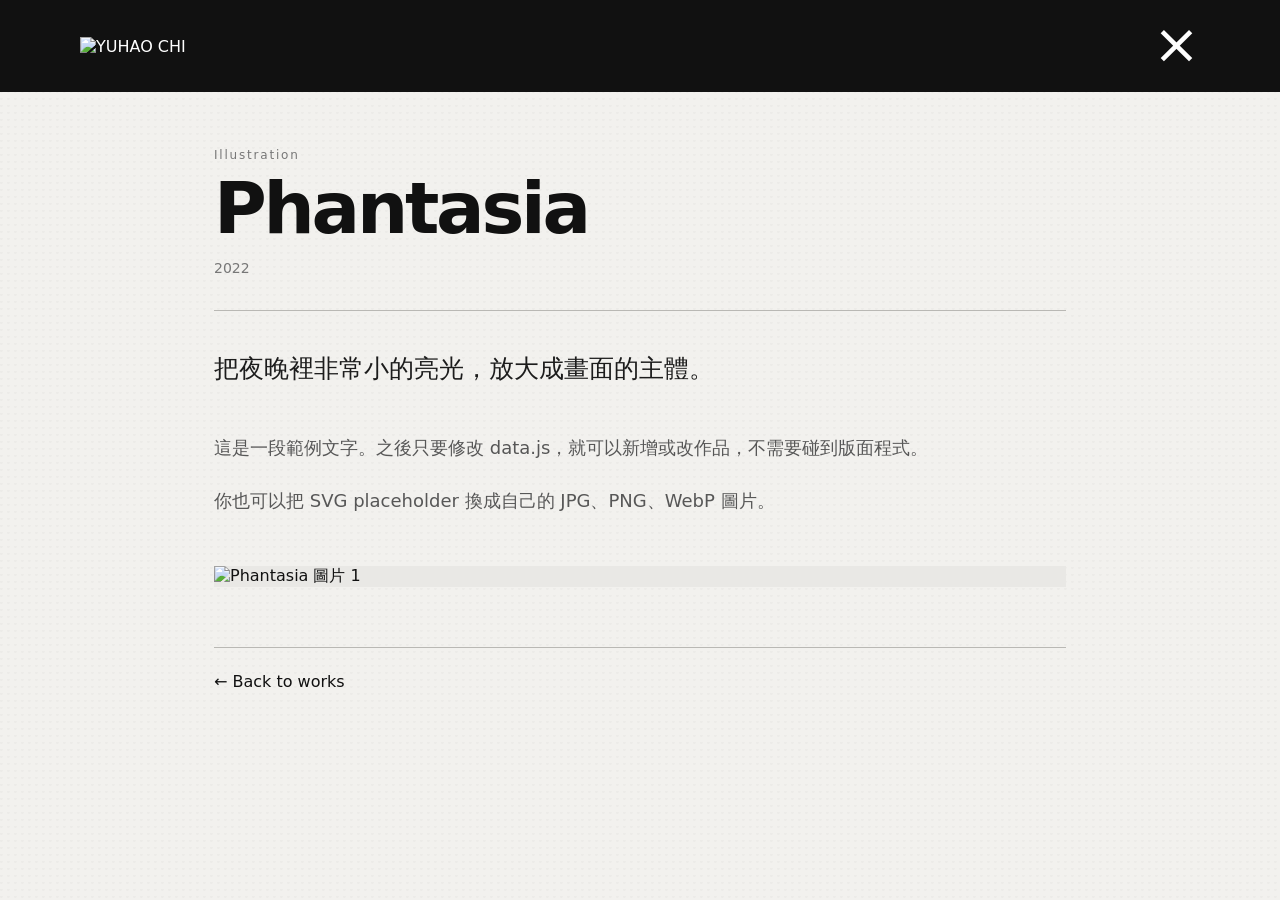
==== work.html @ 6378ccda "Add files via upload" ====
<!doctype html>
<html lang="zh-Hant">
<head>
  <meta charset="utf-8" />
  <meta name="viewport" content="width=device-width, initial-scale=1" />
  <title>作品 | Portfolio</title>
  <link rel="stylesheet" href="style.css" />
</head>
<body class="detail-page">
  <header class="site-header">
    <a class="brand" href="index.html" aria-label="YUHAO CHI Home">
      <img src="assets/logo.png" alt="YUHAO CHI">
    </a>
    <a class="close-btn" id="closeBtn" href="index.html" aria-label="返回作品列表">×</a>
  </header>

  <main class="detail-shell">
    <article id="detail"></article>
  </main>

  <script src="data.js"></script>
  <script>
    /*const params = new URLSearchParams(location.search);
    const id = Number(params.get("id"));
    const work = WORKS.find(w => w.id === id) || WORKS[0];*/
    const params = new URLSearchParams(location.search);

    const id = Number(params.get("id"));
    const page = Number(params.get("page")) || 1;

    const work = WORKS.find(w => w.id === id) || WORKS[0];

    const backUrl = `index.html?page=${page}`;

    /* 右上角 X 回到原本頁數 */
    document.getElementById("closeBtn").href = backUrl;

    document.title = `${work.title} | Portfolio`;
    const detail = document.getElementById("detail");

    detail.innerHTML = `
      <header class="detail-head">
        <p class="detail-kicker">${work.category}</p>
        <h1>${work.title}</h1>
        <div class="meta">
          <span>${work.date}</span>
        </div>
      </header>

      <div class="detail-rule"></div>

      <section class="detail-copy">
        <p class="lead">${work.lead}</p>
        ${work.description.map(p => `<p>${p}</p>`).join("")}
      </section>

      ${work.embedUrl ? `
        <section class="detail-embed">
          <iframe
            src="${work.embedUrl}"
            title="${work.title} interactive website"
            loading="lazy"
            allowfullscreen>
          </iframe>
        </section>
      ` : ""}

      <section class="detail-gallery ${work.galleryLayout ? `${work.galleryLayout}-gallery` : ""}">
        ${work.images.map((src, i) => `
          <figure>
            ${src.toLowerCase().endsWith(".mp4")
              ? `
                <video controls playsinline preload="metadata">
                  <source src="${src}" type="video/mp4">
                  Your browser does not support video playback.
                </video>
              `
              : `
                <img src="${src}" alt="${work.title} 圖片 ${i+1}" loading="lazy">
              `
            }
          </figure>
        `).join("")}
      </section>

      <nav class="detail-nav">
        <a href="${backUrl}">← Back to works</a>
      </nav>
    `;
  </script>
</body>
</html>
---- style.css ----
:root{
  --bg:#f2f1ee;
  --paper:#f8f7f4;
  --ink:#111;
  --muted:#777;
  --line:#b9b8b4;
  --header:#111;
  --header-text:#fff;
  --max:1120px;
}
*{box-sizing:border-box}
html{scroll-behavior:smooth}
body{
  margin:0;
  background:
    radial-gradient(circle at 20% 10%, rgba(0,0,0,.025) 0 1px, transparent 1.5px) 0 0/7px 7px,
    var(--bg);
  color:var(--ink);
  font-family: Inter, "Noto Sans TC", "PingFang TC", "Microsoft JhengHei", system-ui, sans-serif;
}
a{color:inherit;text-decoration:none}
img{display:block;width:100%}
.site-header{
  position:sticky; top:0; z-index:20;
  height:92px;
  background:var(--header);
  color:var(--header-text);
  display:flex; align-items:center; justify-content:space-between;
  padding:0 max(24px, calc((100vw - var(--max))/2));
}
/*
.brand{
  font-size:18px; letter-spacing:.12em; font-weight:700;
  border:1px solid rgba(255,255,255,.6);
  border-radius:999px; padding:8px 14px;
}
*/
.brand {
  display: flex;
  align-items: center;

  border: none;
  padding: 0;
  text-decoration: none;
}

.brand img {
  display: block;
  width: 170px;
  height: auto;
}
.menu-btn{
  width:56px;height:48px;border:0;background:transparent;cursor:pointer;
  display:grid;align-content:center;gap:10px;padding:8px;
}
.menu-btn span{display:block;height:3px;background:#fff}

.menu{
  position:absolute;

  /* 就在漢堡下面 */
  top:calc(100% + 10px);
  right:0;

  width:180px;
  padding:20px 26px;

  background:#111;
  color:#fff;

  display:flex;
  flex-direction:column;
  gap:18px;

  opacity:0;
  visibility:hidden;

  transform:translateY(-12px);

  transition:
    opacity .25s ease,
    transform .25s ease,
    visibility .25s;
}

.menu.open{
  opacity:1;
  visibility:visible;
  transform:translateY(0);
}

.menu-wrap{
  position:relative;
}

.intro{
  max-width:var(--max);margin:0 auto;padding:56px 24px 22px;
}
.intro p,.section-kicker,.detail-kicker{
  font-size:12px;letter-spacing:.15em;color:var(--muted);margin:0 0 10px
}
.intro h1{font-size:clamp(28px,5vw,54px);margin:0;font-weight:650;letter-spacing:-.035em}
.work-list{
  max-width:var(--max);margin:0 auto;padding:16px 24px 42px;
  display:grid;grid-template-columns:1fr 1fr;gap:54px 34px;
}
.work-card{display:block}
.work-cover{
  aspect-ratio: 4 / 3;
  background:#e5e4e1;
  overflow:hidden;
}
/*.work-cover img{
  width:100%;height:100%;object-fit:cover;
  transition:transform .55s cubic-bezier(.2,.7,.2,1), filter .4s;
}*/
.work-cover img{
  display:block;
  width:100%;
  height:100%;
  object-fit:cover;
  object-position:center;

  transition:
    transform .55s cubic-bezier(.2,.7,.2,1),
    filter .4s;
}
.work-cover img.contain {
  object-fit: contain;
}
.work-card:hover img{transform:scale(1.025);filter:contrast(1.03)}
.work-info{padding-top:18px}
.work-info h2{font-size:22px;margin:0 0 9px;letter-spacing:-.02em}
.meta{display:flex;gap:12px;flex-wrap:wrap;color:var(--muted);font-size:14px}
.pagination{
  max-width:var(--max);margin:0 auto 74px;padding:0 24px;
  display:flex;align-items:center;justify-content:center;gap:10px
}
.pagination button{
  border:1px solid #aaa;background:transparent;min-width:38px;height:38px;
  padding:0 12px;cursor:pointer;font-size:14px
}
.pagination button.active{background:#111;color:#fff;border-color:#111}
.about{
  max-width:var(--max);margin:0 auto;padding:70px 24px 100px;
  border-top:1px solid var(--line)
}
.about p{max-width:720px;font-size:22px;line-height:1.75;margin:0}
footer{
  background:#111;color:#aaa;padding:28px max(24px, calc((100vw - var(--max))/2));
  display:flex;justify-content:space-between;gap:20px;font-size:12px
}

/* detail */
.detail-page .site-header{position:relative}
.close-btn{
  font-size:56px;line-height:1;font-weight:200;transform:translateY(-2px)
}
.detail-shell{max-width:900px;margin:0 auto;padding:56px 24px 100px}
.detail-head h1{font-size:clamp(34px,7vw,72px);margin:0 0 16px;letter-spacing:-.045em;line-height:1}
.detail-rule{border-top:1px solid var(--line);margin:34px 0 34px}
.detail-copy{max-width:760px}
.detail-copy p{font-size:18px;line-height:1.95;color:#575757}
.detail-copy .lead{font-size:25px;color:#1c1c1c;margin-bottom:36px}
.detail-gallery{display:grid;gap:22px;margin-top:48px}
.detail-gallery figure{margin:0;background:#e9e8e5}
.detail-gallery video {display: block; width: 100%; height: auto;}
.detail-nav{margin-top:60px;padding-top:24px;border-top:1px solid var(--line)}

.detail-gallery.grid-gallery {
  display: grid;
  grid-template-columns: repeat(3, 1fr);
  gap: 12px;
}

.detail-gallery.grid-gallery figure {
  margin: 0;
  width: 100%;
}

.detail-gallery.grid-gallery img {
  display: block;
  width: 100%;
  height: auto;
}

.detail-gallery.two-column-gallery {
  display: grid;
  grid-template-columns: repeat(2, 1fr);
  gap: 12px;

  max-width: 650px;
  margin: 0 auto;
}

.detail-gallery.two-column-gallery figure {
  margin: 0;
  width: 100%;

  display: grid;
  place-items: center;
}

.detail-gallery.two-column-gallery img {
  display: block;
  width: 100%;
  height: auto;
}

.detail-embed {
  width: 100%;
  margin: 40px 0;
  overflow: hidden;
}

.detail-embed iframe {
  width: 100%;
  aspect-ratio: 16 / 9;
  height: 80vh;
  border: 0;
  background: #fff;
}

@media (max-width: 720px){
  .site-header{height:74px;padding:0 22px}
  .menu{top:74px}
  .brand{font-size:14px}
  .intro{padding-top:38px}
  .work-list{grid-template-columns:1fr;gap:48px;padding-left:28px;padding-right:28px}
  .work-info h2{font-size:24px}
  .meta{font-size:14px}
  .about p{font-size:18px}
  footer{flex-direction:column}
  .detail-shell{padding-top:42px}
}
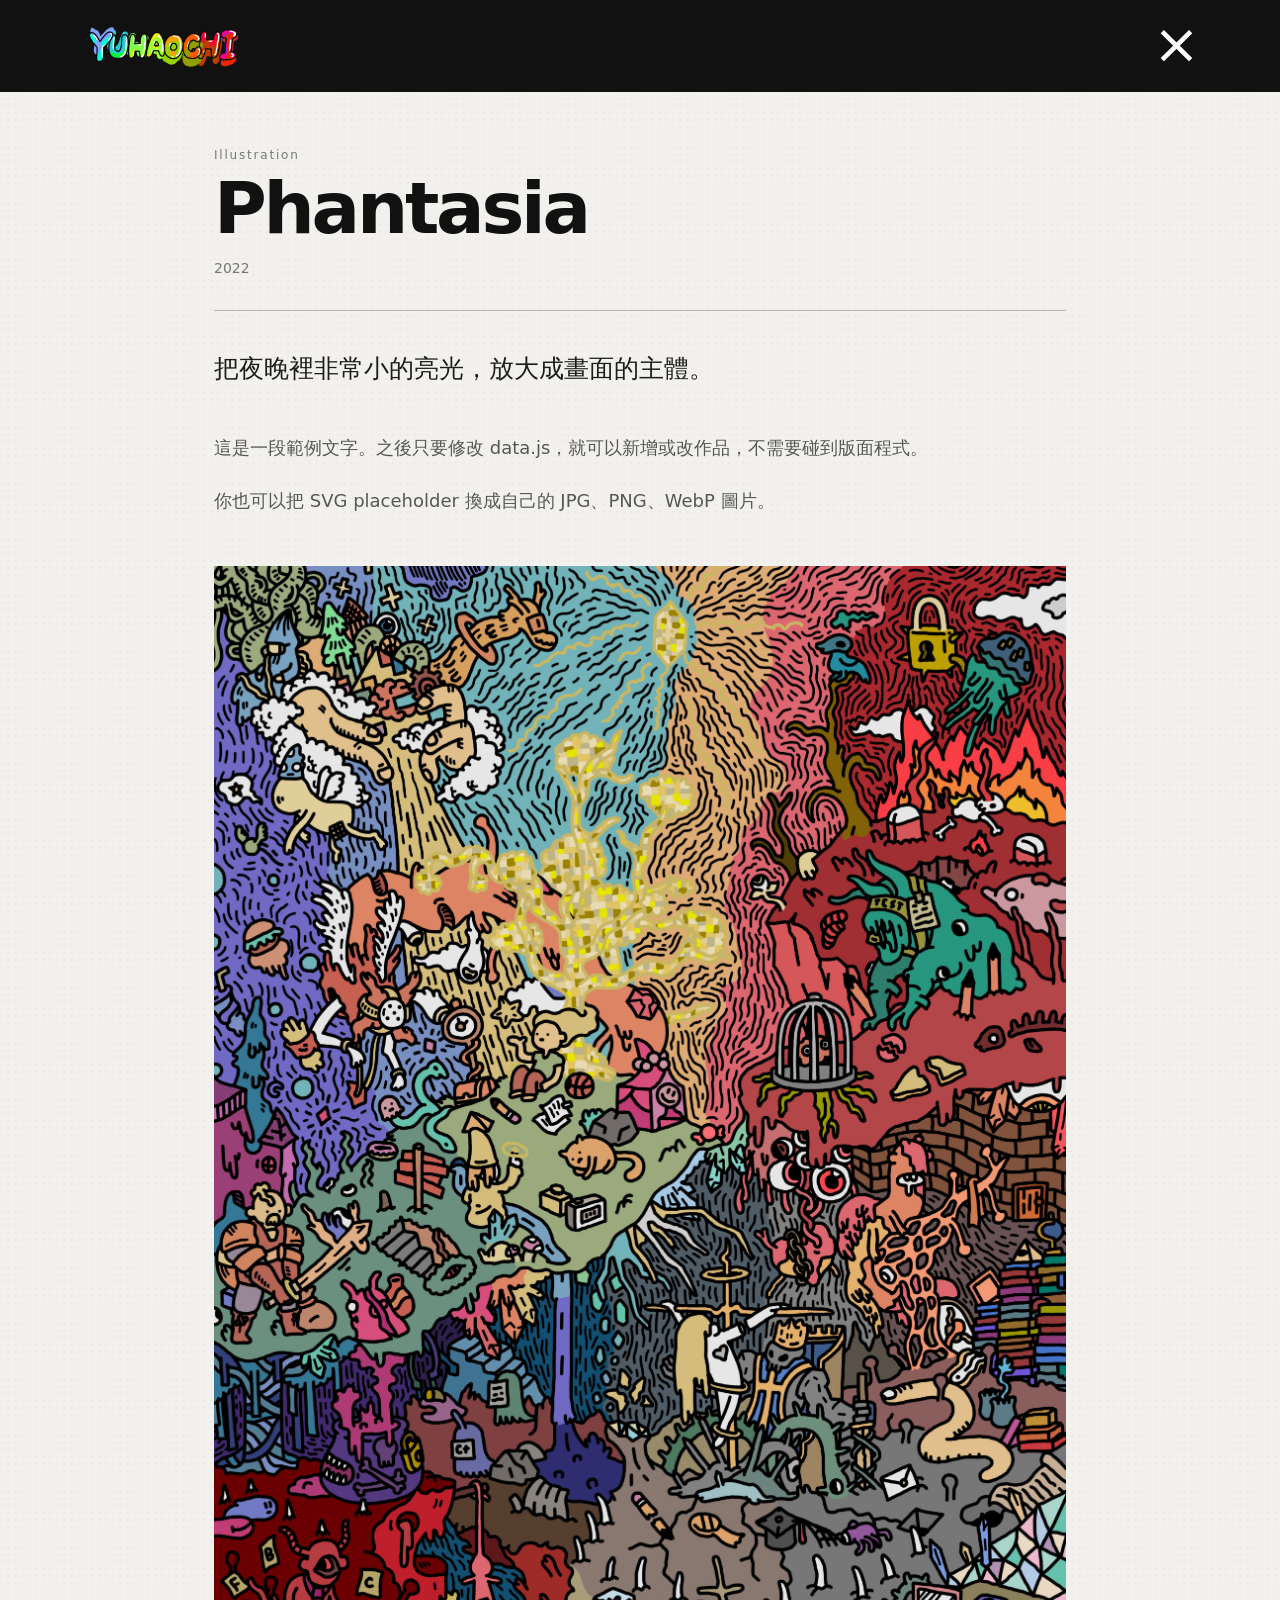
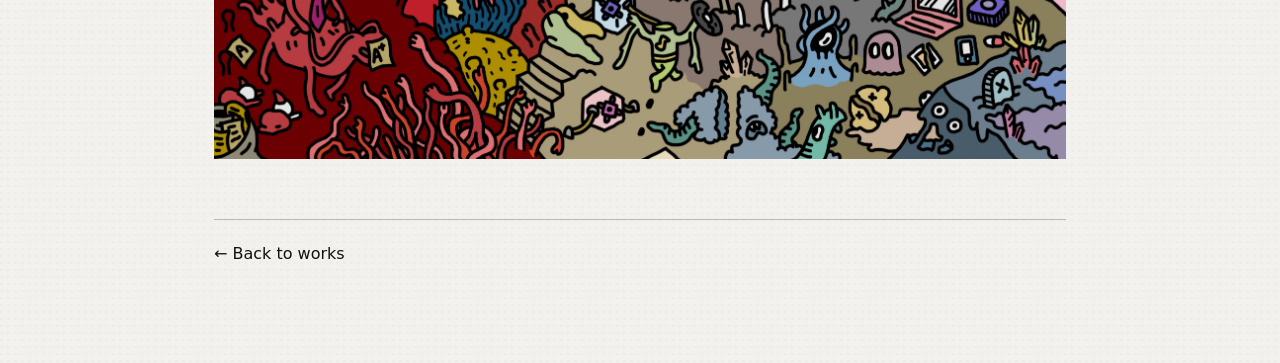
==== commit 59c9a713: "Add files via upload" ====
--- a/work.html
+++ b/work.html
@@ -3,7 +3,7 @@
 <head>
   <meta charset="utf-8" />
   <meta name="viewport" content="width=device-width, initial-scale=1" />
-  <title>作品 | Portfolio</title>
+  <title>YUHAOCHI Portfolio</title>
   <link rel="stylesheet" href="style.css" />
 </head>
 <body class="detail-page">
@@ -54,6 +54,18 @@
         ${work.description.map(p => `<p>${p}</p>`).join("")}
       </section>
 
+      ${work.youtube ? `
+        <section class="detail-video">
+          <iframe
+            src="https://www.youtube.com/embed/${work.youtube}"
+            title="${work.title}"
+            referrerpolicy="strict-origin-when-cross-origin"
+            allow="accelerometer; autoplay; clipboard-write; encrypted-media; gyroscope; picture-in-picture; web-share"
+            allowfullscreen>
+          </iframe>
+        </section>
+      ` : ""}
+
       ${work.embedUrl ? `
         <section class="detail-embed">
           <iframe
--- a/style.css
+++ b/style.css
@@ -220,6 +220,19 @@
   height: 80vh;
   border: 0;
   background: #fff;
+}
+
+.detail-video {
+  width: 100%;
+  margin: 40px 0;
+}
+
+.detail-embed iframe {
+  display: block;
+  width: 100%;
+  height: 85vh;
+  min-height: 700px;
+  border: 0;
 }
 
 @media (max-width: 720px){
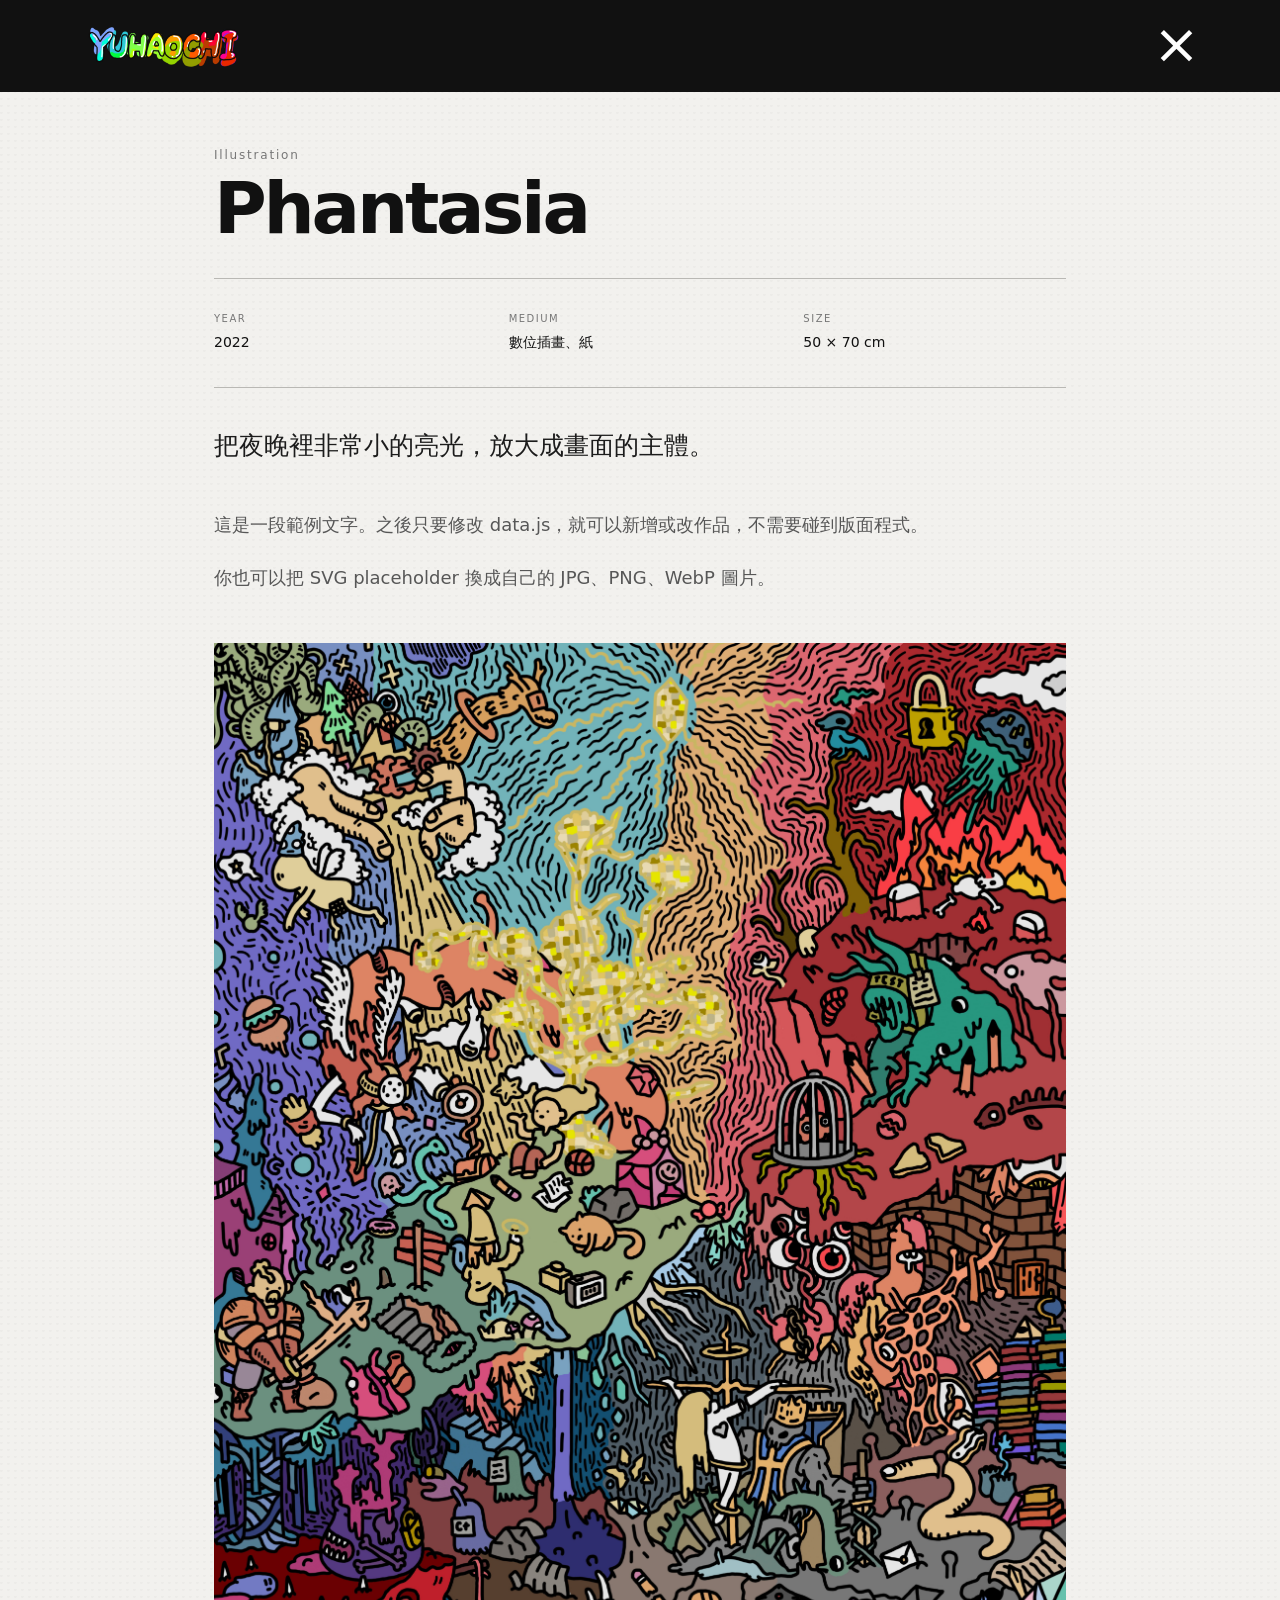
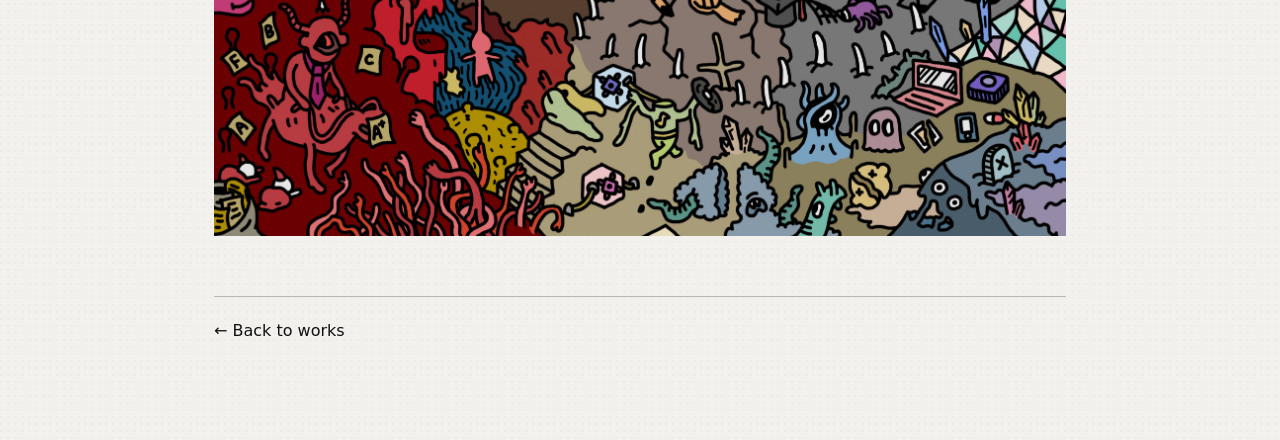
==== commit ec22f5a1: "Add files via upload" ====
--- a/work.html
+++ b/work.html
@@ -5,6 +5,7 @@
   <meta name="viewport" content="width=device-width, initial-scale=1" />
   <title>YUHAOCHI Portfolio</title>
   <link rel="stylesheet" href="style.css" />
+  <link rel="icon" type="image/png" href="assets/favicon.png">
 </head>
 <body class="detail-page">
   <header class="site-header">
@@ -27,10 +28,17 @@
 
     const id = Number(params.get("id"));
     const page = Number(params.get("page")) || 1;
+    const sort = params.get("sort") || "default";
 
     const work = WORKS.find(w => w.id === id) || WORKS[0];
 
-    const backUrl = `index.html?page=${page}`;
+    const sortQuery =
+      sort !== "default"
+        ? `&sort=${sort}`
+        : "";
+
+    const backUrl =
+      `index.html?page=${page}${sortQuery}`;
 
     /* 右上角 X 回到原本頁數 */
     document.getElementById("closeBtn").href = backUrl;
@@ -42,12 +50,34 @@
       <header class="detail-head">
         <p class="detail-kicker">${work.category}</p>
         <h1>${work.title}</h1>
-        <div class="meta">
-          <span>${work.date}</span>
-        </div>
       </header>
 
       <div class="detail-rule"></div>
+
+      <section class="detail-specs">
+
+        <div class="detail-spec">
+          <span class="detail-spec-label">YEAR</span>
+          <span class="detail-spec-value">${work.date}</span>
+        </div>
+
+        ${work.medium ? `
+          <div class="detail-spec">
+            <span class="detail-spec-label">MEDIUM</span>
+            <span class="detail-spec-value">${work.medium}</span>
+          </div>
+        ` : ""}
+
+        ${work.size ? `
+          <div class="detail-spec">
+            <span class="detail-spec-label">SIZE</span>
+            <span class="detail-spec-value">${work.size}</span>
+          </div>
+        ` : ""}
+
+      </section>
+
+      <div class="detail-rule detail-rule-after-specs"></div>
 
       <section class="detail-copy">
         <p class="lead">${work.lead}</p>
--- a/style.css
+++ b/style.css
@@ -101,6 +101,12 @@
   font-size:12px;letter-spacing:.15em;color:var(--muted);margin:0 0 10px
 }
 .intro h1{font-size:clamp(28px,5vw,54px);margin:0;font-weight:650;letter-spacing:-.035em}
+.intro-head{
+  display:flex;
+  justify-content:space-between;
+  align-items:flex-end;
+  gap:30px;
+}
 .work-list{
   max-width:var(--max);margin:0 auto;padding:16px 24px 42px;
   display:grid;grid-template-columns:1fr 1fr;gap:54px 34px;
@@ -129,9 +135,127 @@
 .work-cover img.contain {
   object-fit: contain;
 }
-.work-card:hover img{transform:scale(1.025);filter:contrast(1.03)}
+/* =========================
+   WORK CARD HOVER
+========================= */
+
+.work-card{
+  display:block;
+}
+
+.work-cover{
+  position:relative;
+}
+
+.work-cover img{
+  transition:
+    transform .6s cubic-bezier(.2,.7,.2,1),
+    filter .4s ease;
+}
+
+/* 非常淡的 hover overlay */
+.work-cover::after{
+  content:"";
+  position:absolute;
+  inset:0;
+  background:#000;
+  opacity:0;
+  pointer-events:none;
+  transition:opacity .4s ease;
+}
+
+/* Title */
+
+.work-info h2{
+  display:flex;
+  align-items:center;
+  justify-content:space-between;
+
+  transition:
+    transform .35s cubic-bezier(.2,.7,.2,1);
+}
+
+.work-info .meta{
+  transition:
+    transform .35s cubic-bezier(.2,.7,.2,1),
+    color .35s ease;
+}
+
+/* Arrow */
+
+.work-arrow{
+  font-size:18px;
+
+  opacity:0;
+  transform:translate(-8px, 8px);
+
+  transition:
+    opacity .3s ease,
+    transform .35s cubic-bezier(.2,.7,.2,1);
+}
+
+
+/* ===== Hover ===== */
+
+.work-card:hover .work-cover img{
+  transform:scale(1.04);
+}
+
+.work-card:hover .work-cover::after{
+  opacity:.035;
+}
+
+.work-card:hover .work-info h2,
+.work-card:hover .work-info .meta{
+  transform:translateX(4px);
+}
+
+.work-card:hover .work-arrow{
+  opacity:1;
+  transform:translate(0,0);
+}
 .work-info{padding-top:18px}
 .work-info h2{font-size:22px;margin:0 0 9px;letter-spacing:-.02em}
+
+/* =========================
+   WORK DETAILS
+========================= */
+
+.detail-specs{
+  display:grid;
+  grid-template-columns:repeat(3, 1fr);
+  gap:32px;
+}
+
+.detail-spec{
+  display:flex;
+  flex-direction:column;
+  gap:8px;
+}
+
+.detail-spec-label{
+  font-size:10px;
+  letter-spacing:.15em;
+  color:var(--muted);
+}
+
+.detail-spec-value{
+  font-size:14px;
+  line-height:1.5;
+  color:var(--ink);
+}
+
+.detail-rule-after-specs{
+  margin-top:34px;
+}
+
+@media (max-width:720px){
+  .detail-specs{
+    grid-template-columns:1fr;
+    gap:22px;
+  }
+}
+
 .meta{display:flex;gap:12px;flex-wrap:wrap;color:var(--muted);font-size:14px}
 .pagination{
   max-width:var(--max);margin:0 auto 74px;padding:0 24px;
@@ -215,24 +339,269 @@
 }
 
 .detail-embed iframe {
-  width: 100%;
-  aspect-ratio: 16 / 9;
-  height: 80vh;
-  border: 0;
-  background: #fff;
-}
-
-.detail-video {
-  width: 100%;
-  margin: 40px 0;
-}
-
-.detail-embed iframe {
   display: block;
   width: 100%;
   height: 85vh;
   min-height: 700px;
   border: 0;
+}
+
+.detail-video {
+  width: 100%;
+  margin: 40px 0;
+}
+
+.detail-video iframe {
+  display: block;
+  width: 100%;
+  aspect-ratio: 16 / 9;
+  border: 0;
+}
+
+/* =========================
+   SORT DROPDOWN
+========================= */
+
+.sort-control{
+  display:flex;
+  flex-direction:column;
+  align-items:flex-end;
+  gap:7px;
+}
+
+.sort-label{
+  font-size:10px;
+  letter-spacing:.15em;
+  color:var(--muted);
+}
+
+
+/* 外層 */
+.sort-dropdown{
+  position:relative;
+  width:180px;
+}
+
+/* 目前選擇 */
+.sort-trigger{
+  width:100%;
+  display:flex;
+  align-items:center;
+  justify-content:space-between;
+
+  padding:10px 12px;
+
+  border:1px solid var(--line);
+  background:transparent;
+
+  font-family:inherit;
+  font-size:14px;
+  line-height:1;
+
+  color:var(--ink);
+
+  cursor:pointer;
+}
+
+/* 箭頭 */
+.sort-arrow{
+  display:inline-block;
+  font-size:13px;
+
+  transition:transform .25s ease;
+}
+
+/* 選單打開時箭頭翻轉 */
+.sort-dropdown.open .sort-arrow{
+  transform:rotate(180deg);
+}
+
+/* 下拉內容 */
+.sort-menu{
+  position:absolute;
+
+  top:calc(100% + 5px);
+  left:0;
+
+  width:100%;
+
+  background:var(--paper);
+  border:1px solid var(--line);
+
+  z-index:50;
+
+  opacity:0;
+  visibility:hidden;
+
+  transform:translateY(-6px);
+
+  transition:
+    opacity .2s ease,
+    transform .2s ease,
+    visibility .2s;
+}
+
+/* 打開 */
+.sort-dropdown.open .sort-menu{
+  opacity:1;
+  visibility:visible;
+
+  transform:translateY(0);
+}
+
+
+/* 選項 */
+.sort-menu button{
+  width:100%;
+
+  display:block;
+
+  padding:11px 12px;
+
+  border:0;
+  border-bottom:1px solid var(--line);
+
+  background:transparent;
+
+  text-align:left;
+
+  font-family:inherit;
+  font-size:14px;
+
+  color:var(--ink);
+
+  cursor:pointer;
+
+  transition:
+    background .15s ease,
+    padding-left .15s ease;
+}
+
+.sort-menu button:last-child{
+  border-bottom:0;
+}
+
+/* Hover */
+.sort-menu button:hover{
+  background:#111;
+  color:#fff;
+
+  padding-left:16px;
+}
+
+/* 目前選中的項目 */
+.sort-menu button.active{
+  font-weight:600;
+}
+
+/* =========================
+   DOODLE
+========================= */
+
+#doodleCanvas{
+  position:absolute;
+  top:0;
+  left:0;
+
+  z-index:50;
+  pointer-events:none;
+
+  touch-action:none;
+}
+
+body.draw-mode #doodleCanvas{
+  pointer-events:auto;
+  cursor:crosshair;
+}
+
+/* 整個控制區 */
+.doodle-ui{
+  position:fixed;
+
+  left:max(18px, env(safe-area-inset-left));
+  bottom:max(18px, env(safe-area-inset-bottom));
+
+  display:flex;
+  align-items:center;
+  gap:12px;
+
+  z-index:9999;
+}
+
+/* 鉛筆 */
+.doodle-pencil{
+  width:42px;
+  height:42px;
+
+  border:1px solid #111;
+  border-radius:50%;
+
+  background:#fff;
+  color:#111;
+
+  display:flex;
+  align-items:center;
+  justify-content:center;
+
+  font-size:19px;
+
+  cursor:pointer;
+
+  transition:
+    transform .25s ease,
+    background .25s ease,
+    color .25s ease;
+}
+
+.doodle-pencil:hover{
+  transform:rotate(-12deg);
+}
+
+/* 畫圖模式 */
+body.draw-mode .doodle-pencil{
+  background:#111;
+  color:#fff;
+}
+
+
+/* UNDO / CLEAR / DONE */
+.doodle-tools{
+  display:flex;
+  align-items:center;
+  gap:12px;
+
+  opacity:0;
+  transform:translateX(-8px);
+
+  pointer-events:none;
+
+  transition:
+    opacity .25s ease,
+    transform .25s ease;
+}
+
+body.draw-mode .doodle-tools{
+  opacity:1;
+  transform:translateX(0);
+
+  pointer-events:auto;
+}
+
+.doodle-tools button{
+  padding:0;
+
+  border:none;
+  background:none;
+
+  font:inherit;
+  font-size:10px;
+  letter-spacing:.12em;
+
+  cursor:pointer;
+}
+
+.doodle-tools button:hover{
+  text-decoration:underline;
 }
 
 @media (max-width: 720px){
@@ -240,10 +609,31 @@
   .menu{top:74px}
   .brand{font-size:14px}
   .intro{padding-top:38px}
+  .intro-head{
+    flex-direction:column;
+    align-items:flex-start;
+    gap:28px;
+  }
+  .sort-control{align-items:flex-start;}
+  .sort-dropdown{width:180px;}
   .work-list{grid-template-columns:1fr;gap:48px;padding-left:28px;padding-right:28px}
   .work-info h2{font-size:24px}
   .meta{font-size:14px}
   .about p{font-size:18px}
   footer{flex-direction:column}
   .detail-shell{padding-top:42px}
-}
+
+  .doodle-ui{
+    left:max(16px, env(safe-area-inset-left));
+    bottom:max(16px, env(safe-area-inset-bottom));
+    gap:10px;
+  }
+
+  .doodle-tools{
+    gap:9px;
+  }
+
+  .doodle-tools button{
+    font-size:9px;
+  }
+}
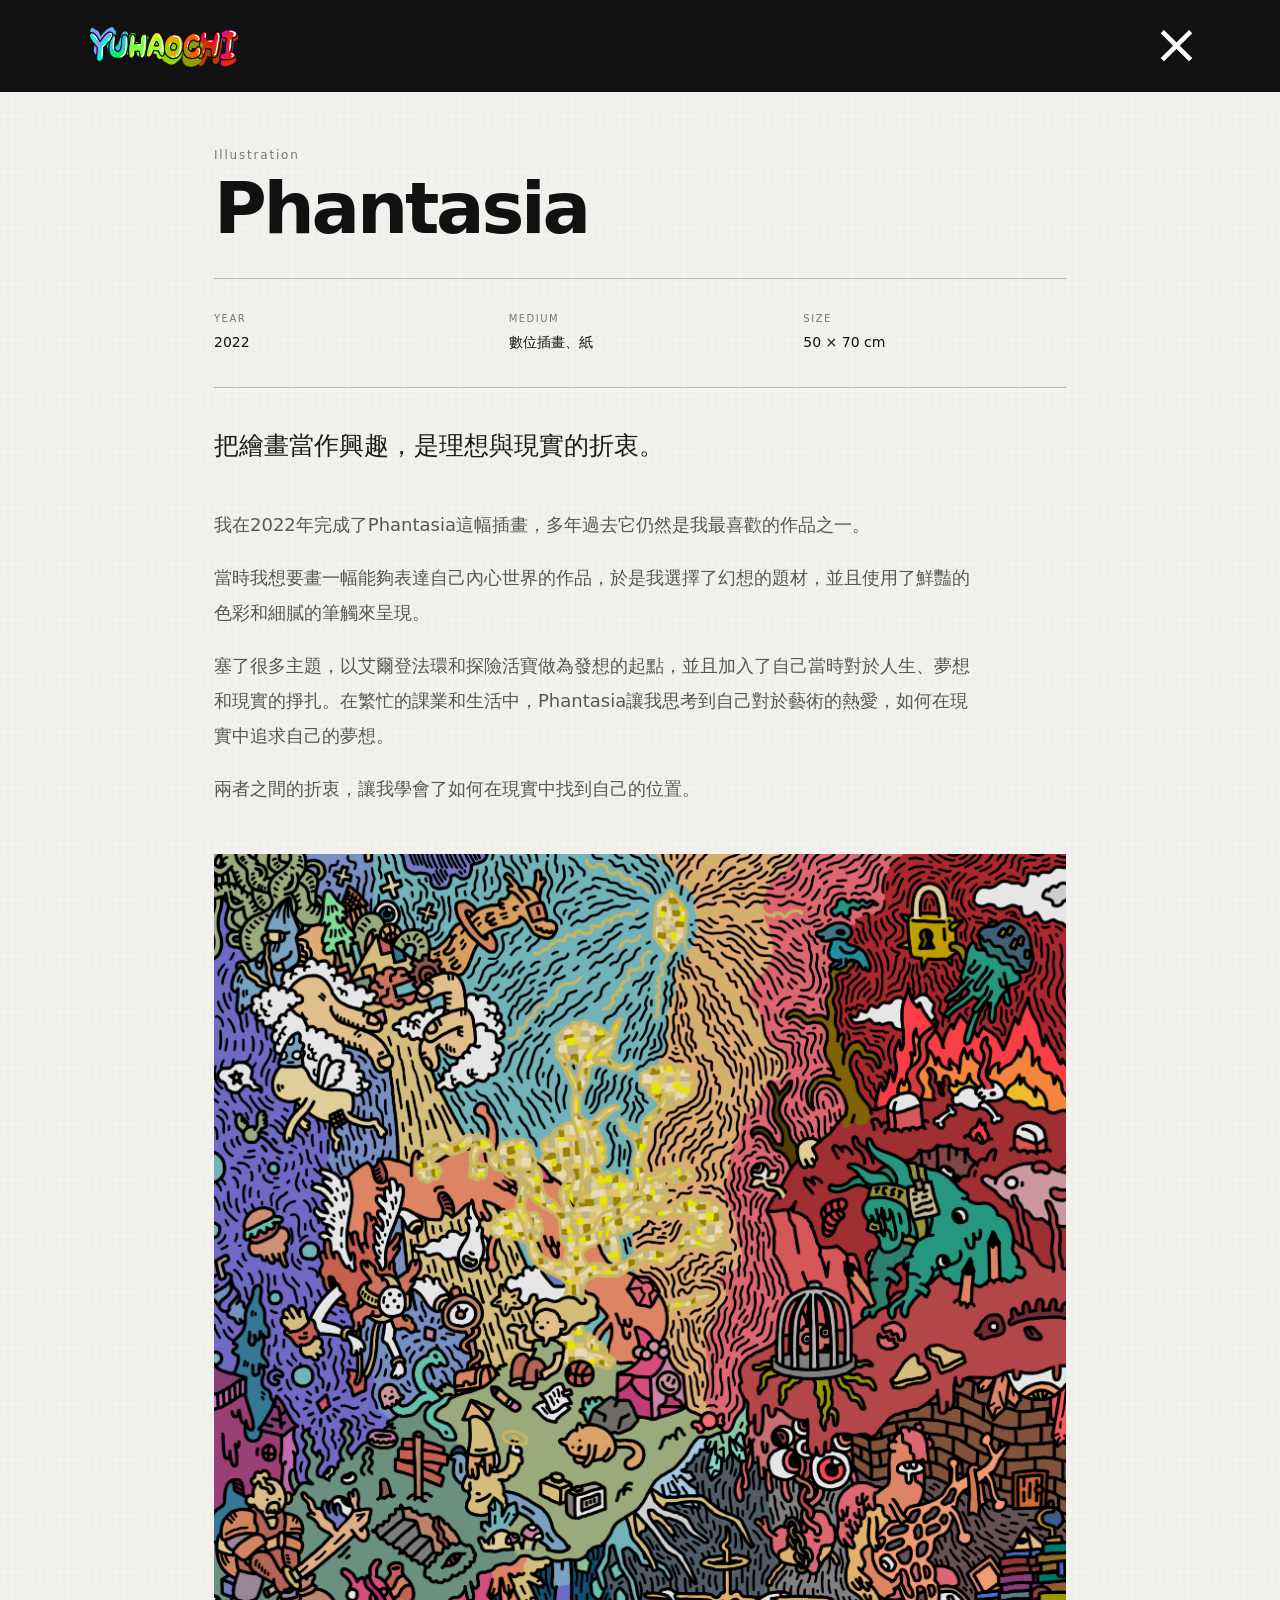
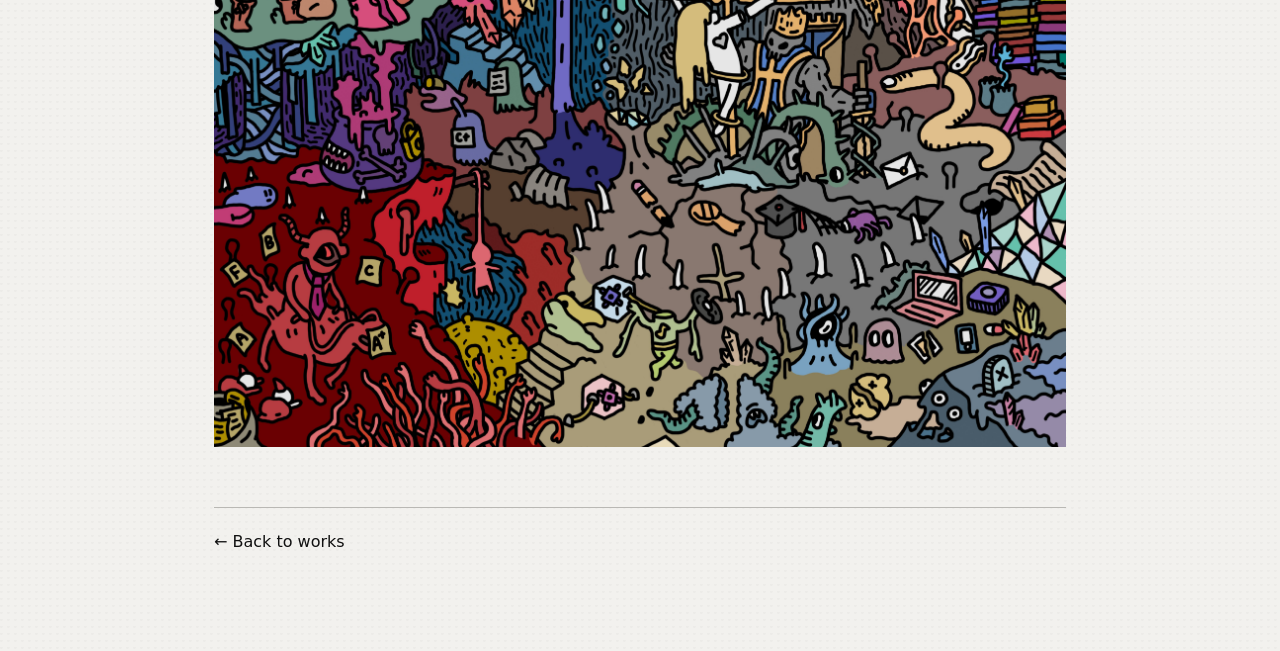
==== commit e6f30ec2: "Add files via upload" ====
--- a/work.html
+++ b/work.html
@@ -20,6 +20,7 @@
   </main>
 
   <script src="data.js"></script>
+  <script src="marquee-gallery.js"></script>
   <script>
     /*const params = new URLSearchParams(location.search);
     const id = Number(params.get("id"));
@@ -129,6 +130,10 @@
         <a href="${backUrl}">← Back to works</a>
       </nav>
     `;
+
+    if (work.galleryLayout === "marquee") {
+      initMarqueeGallery();
+    }
   </script>
 </body>
 </html>
--- a/style.css
+++ b/style.css
@@ -10,7 +10,7 @@
   --max:1120px;
 }
 *{box-sizing:border-box}
-html{scroll-behavior:smooth}
+html{scroll-behavior: smooth}
 body{
   margin:0;
   background:
@@ -251,8 +251,23 @@
 
 @media (max-width:720px){
   .detail-specs{
-    grid-template-columns:1fr;
-    gap:22px;
+    grid-template-columns:repeat(3, minmax(0, 1fr));
+    gap:12px;
+  }
+
+  .detail-spec{
+    gap:6px;
+  }
+
+  .detail-spec-label{
+    font-size:8px;
+    letter-spacing:.14em;
+  }
+
+  .detail-spec-value{
+    font-size:11px;
+    line-height:1.45;
+    word-break:break-word;
   }
 }
 
@@ -270,7 +285,45 @@
   max-width:var(--max);margin:0 auto;padding:70px 24px 100px;
   border-top:1px solid var(--line)
 }
-.about p{max-width:720px;font-size:22px;line-height:1.75;margin:0}
+.about p{
+  max-width: 1000px;
+  font-size: 22px;
+  line-height: 1.75;
+  margin: 0;
+}
+.social {
+  max-width: var(--max);
+  margin: 0 auto;
+  padding: 60px 24px 90px;
+  border-top: 1px solid var(--line);
+}
+
+.social-links {
+  display: flex;
+  align-items: center;
+  gap: 22px;
+  margin-top: 28px;
+}
+
+.social-links a {
+  display: block;
+}
+
+.social-links img {
+  width: 42px;
+  height: 42px;
+  object-fit: contain;
+
+  transition:
+    transform .25s ease,
+    opacity .25s ease;
+}
+
+.social-links a:hover img {
+  transform: translateY(-4px);
+  opacity: .65;
+}
+
 footer{
   background:#111;color:#aaa;padding:28px max(24px, calc((100vw - var(--max))/2));
   display:flex;justify-content:space-between;gap:20px;font-size:12px
@@ -288,7 +341,7 @@
 .detail-copy p{font-size:18px;line-height:1.95;color:#575757}
 .detail-copy .lead{font-size:25px;color:#1c1c1c;margin-bottom:36px}
 .detail-gallery{display:grid;gap:22px;margin-top:48px}
-.detail-gallery figure{margin:0;background:#e9e8e5}
+.detail-gallery figure{margin:0;background: transparent;}
 .detail-gallery video {display: block; width: 100%; height: auto;}
 .detail-nav{margin-top:60px;padding-top:24px;border-top:1px solid var(--line)}
 
@@ -301,6 +354,8 @@
 .detail-gallery.grid-gallery figure {
   margin: 0;
   width: 100%;
+
+  background: transparent;
 }
 
 .detail-gallery.grid-gallery img {
@@ -324,6 +379,8 @@
 
   display: grid;
   place-items: center;
+
+  background: transparent;
 }
 
 .detail-gallery.two-column-gallery img {
@@ -602,6 +659,71 @@
 
 .doodle-tools button:hover{
   text-decoration:underline;
+}
+
+/* =========================
+   MARQUEE GALLERY
+   ========================= */
+
+.detail-gallery.marquee-gallery {
+  display: flex;
+  align-items: center;
+  gap: 10vmin;
+  background: #656762;
+
+  width: 100%;
+  overflow-x: auto;
+  overflow-y: hidden;
+
+  margin-top: 48px;
+  padding: 40px 0;
+
+  cursor: grab;
+  user-select: none;
+
+  scrollbar-width: none;
+  -ms-overflow-style: none;
+
+  overscroll-behavior-x: contain;
+  
+  -webkit-overflow-scrolling: touch;
+}
+
+.detail-gallery.marquee-gallery::-webkit-scrollbar {
+  display: none;
+}
+
+.detail-gallery.marquee-gallery.is-dragging {
+  cursor: grabbing;
+}
+
+.detail-gallery.marquee-gallery figure {
+  flex: 0 0 auto;
+  height: 40vmin;
+
+  margin: 0;
+
+  display: flex;
+  align-items: center;
+  justify-content: center;
+
+  overflow: hidden;
+
+  background: transparent;
+}
+
+.detail-gallery.marquee-gallery img,
+.detail-gallery.marquee-gallery video {
+  display: block;
+
+  width: 100%;
+  height: 100%;
+
+  object-fit: contain;
+  object-position: center;
+
+  pointer-events: none;
+  -webkit-user-drag: none;
 }
 
 @media (max-width: 720px){
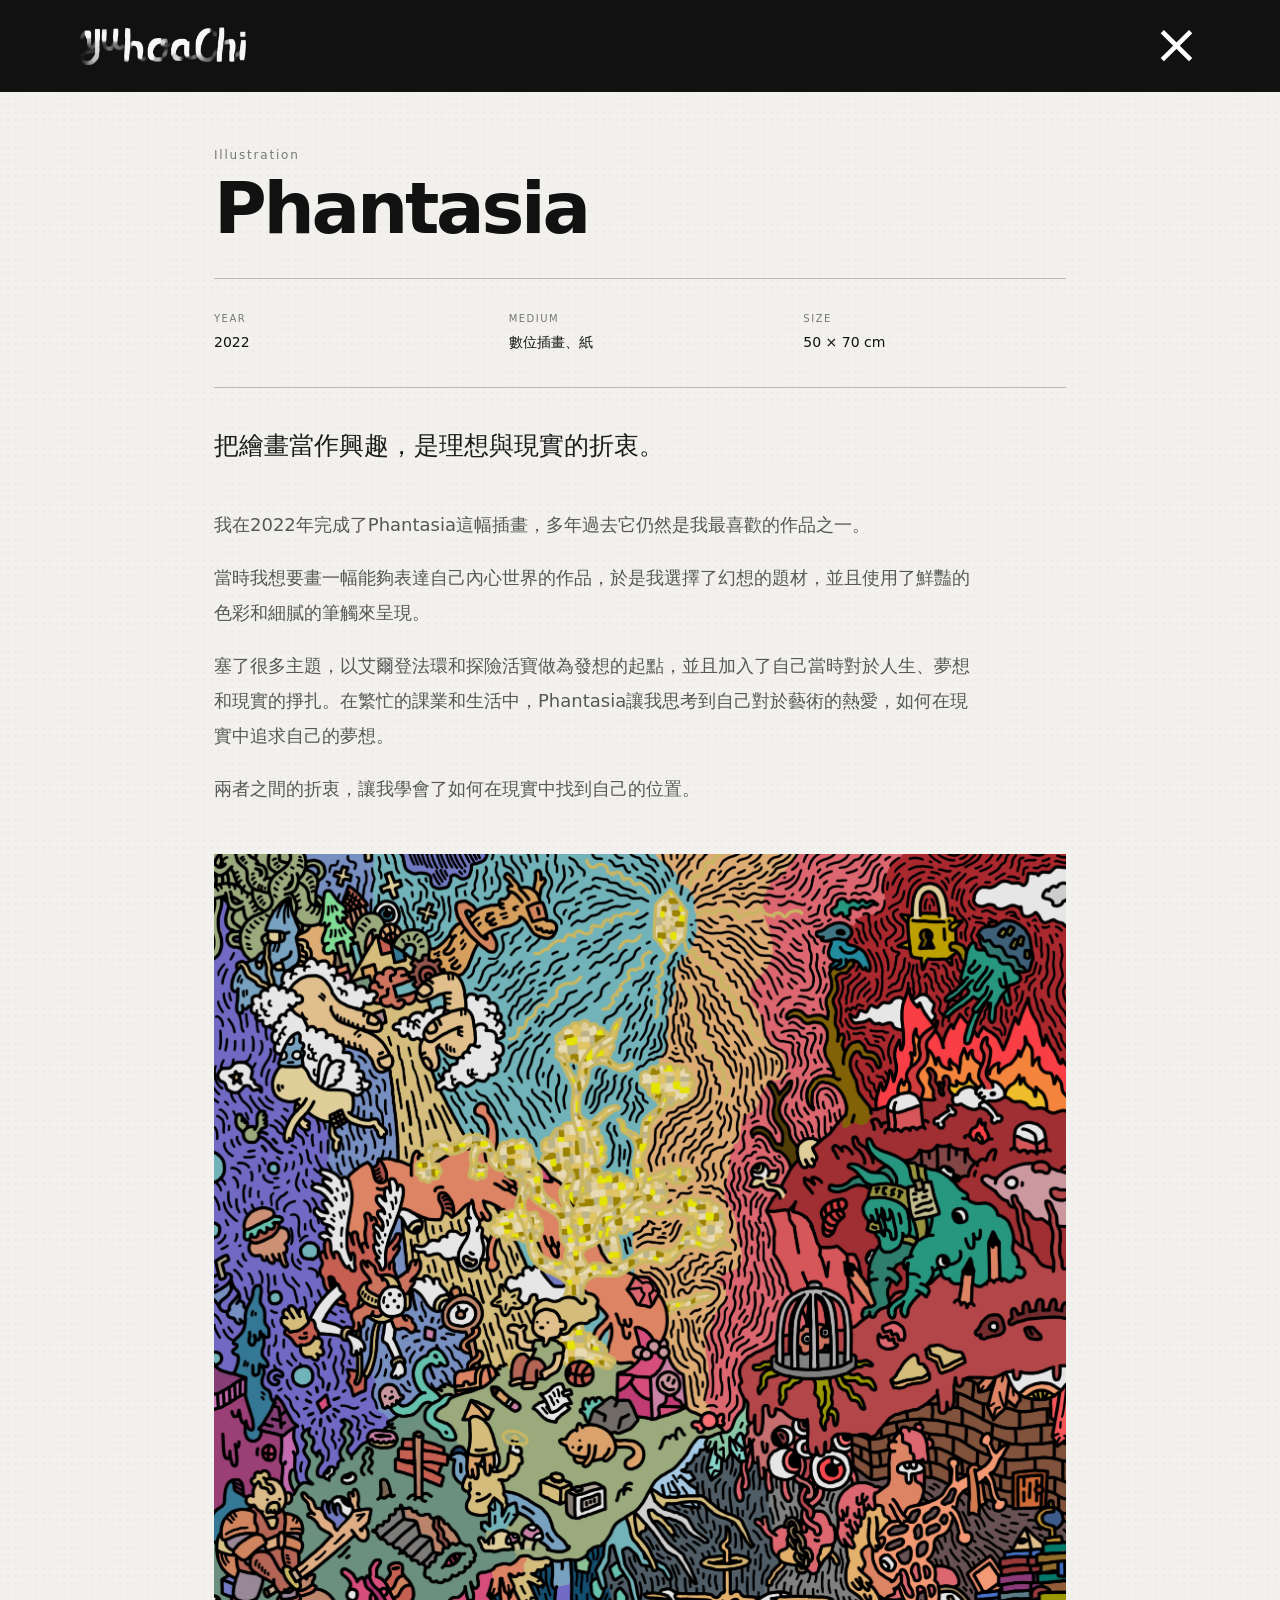
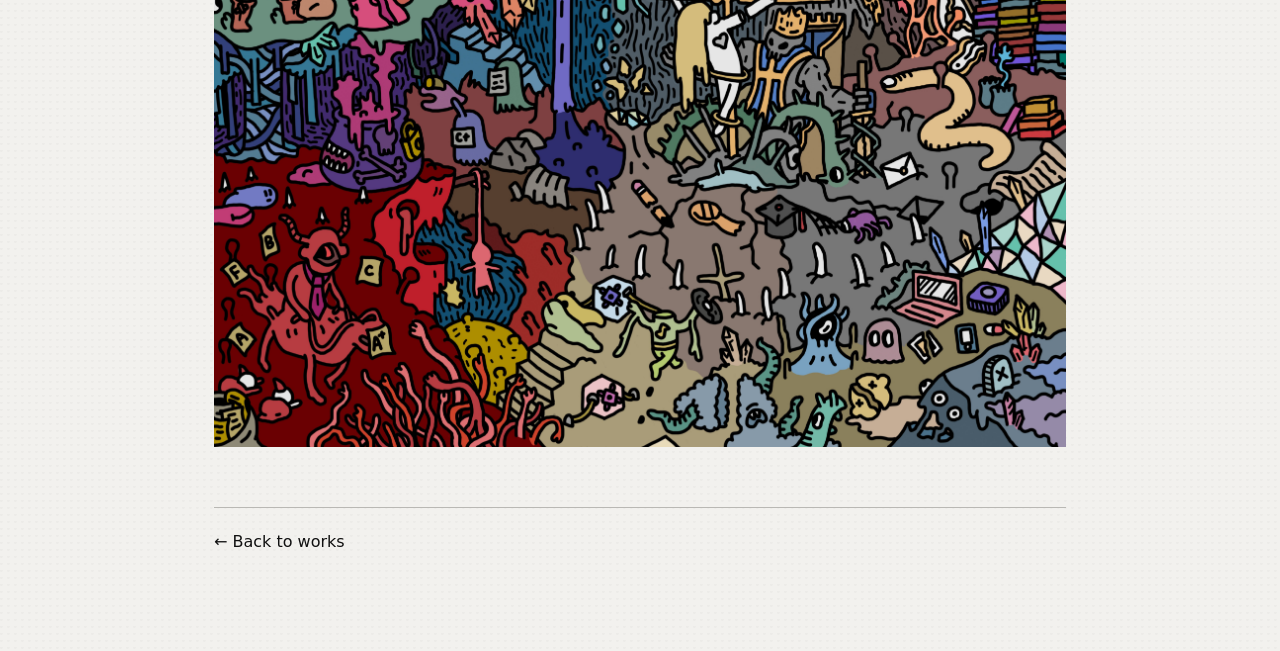
==== commit efd6eb30: "Update work.html" ====
--- a/work.html
+++ b/work.html
@@ -10,7 +10,7 @@
 <body class="detail-page">
   <header class="site-header">
     <a class="brand" href="index.html" aria-label="YUHAO CHI Home">
-      <img src="assets/logo.png" alt="YUHAO CHI">
+      <img src="assets/logo_v2.png" alt="YUHAO CHI">
     </a>
     <a class="close-btn" id="closeBtn" href="index.html" aria-label="返回作品列表">×</a>
   </header>
--- a/style.css
+++ b/style.css
@@ -194,8 +194,32 @@
     transform .35s cubic-bezier(.2,.7,.2,1);
 }
 
+/* =========================
+   TITLE LETTER ANIMATION
+========================= */
+
+.work-title {
+  display: inline-flex;
+}
+
+.work-title-char {
+  display: inline-block;
+
+  transition:
+    transform .35s cubic-bezier(.2,.8,.2,1),
+    color .35s ease;
+
+  transition-delay:
+    calc(var(--i) * 25ms);
+}
+
 
 /* ===== Hover ===== */
+
+.work-card:hover .work-title-char {
+  transform: translateY(-5px);
+  color: #13bac0;
+}
 
 .work-card:hover .work-cover img{
   transform:scale(1.04);
@@ -668,25 +692,15 @@
 .detail-gallery.marquee-gallery {
   display: flex;
   align-items: center;
-  gap: 10vmin;
-  background: #656762;
-
-  width: 100%;
+
+  gap: 90px;
+
   overflow-x: auto;
   overflow-y: hidden;
 
-  margin-top: 48px;
-  padding: 40px 0;
-
-  cursor: grab;
-  user-select: none;
-
-  scrollbar-width: none;
-  -ms-overflow-style: none;
-
-  overscroll-behavior-x: contain;
-  
-  -webkit-overflow-scrolling: touch;
+  background: #676963;
+
+  padding: 8vmin 0;
 }
 
 .detail-gallery.marquee-gallery::-webkit-scrollbar {
@@ -698,16 +712,13 @@
 }
 
 .detail-gallery.marquee-gallery figure {
-  flex: 0 0 auto;
+  flex: none;
+
+  width: max-content;
   height: 40vmin;
 
   margin: 0;
-
-  display: flex;
-  align-items: center;
-  justify-content: center;
-
-  overflow: hidden;
+  padding: 0;
 
   background: transparent;
 }
@@ -716,14 +727,12 @@
 .detail-gallery.marquee-gallery video {
   display: block;
 
-  width: 100%;
+  width: auto;
   height: 100%;
 
-  object-fit: contain;
-  object-position: center;
-
-  pointer-events: none;
-  -webkit-user-drag: none;
+  max-width: none;
+
+  object-fit: initial;
 }
 
 @media (max-width: 720px){
@@ -758,4 +767,8 @@
   .doodle-tools button{
     font-size:9px;
   }
-}
+
+  .detail-gallery.marquee-gallery {
+    gap: 20px;
+  }
+}
